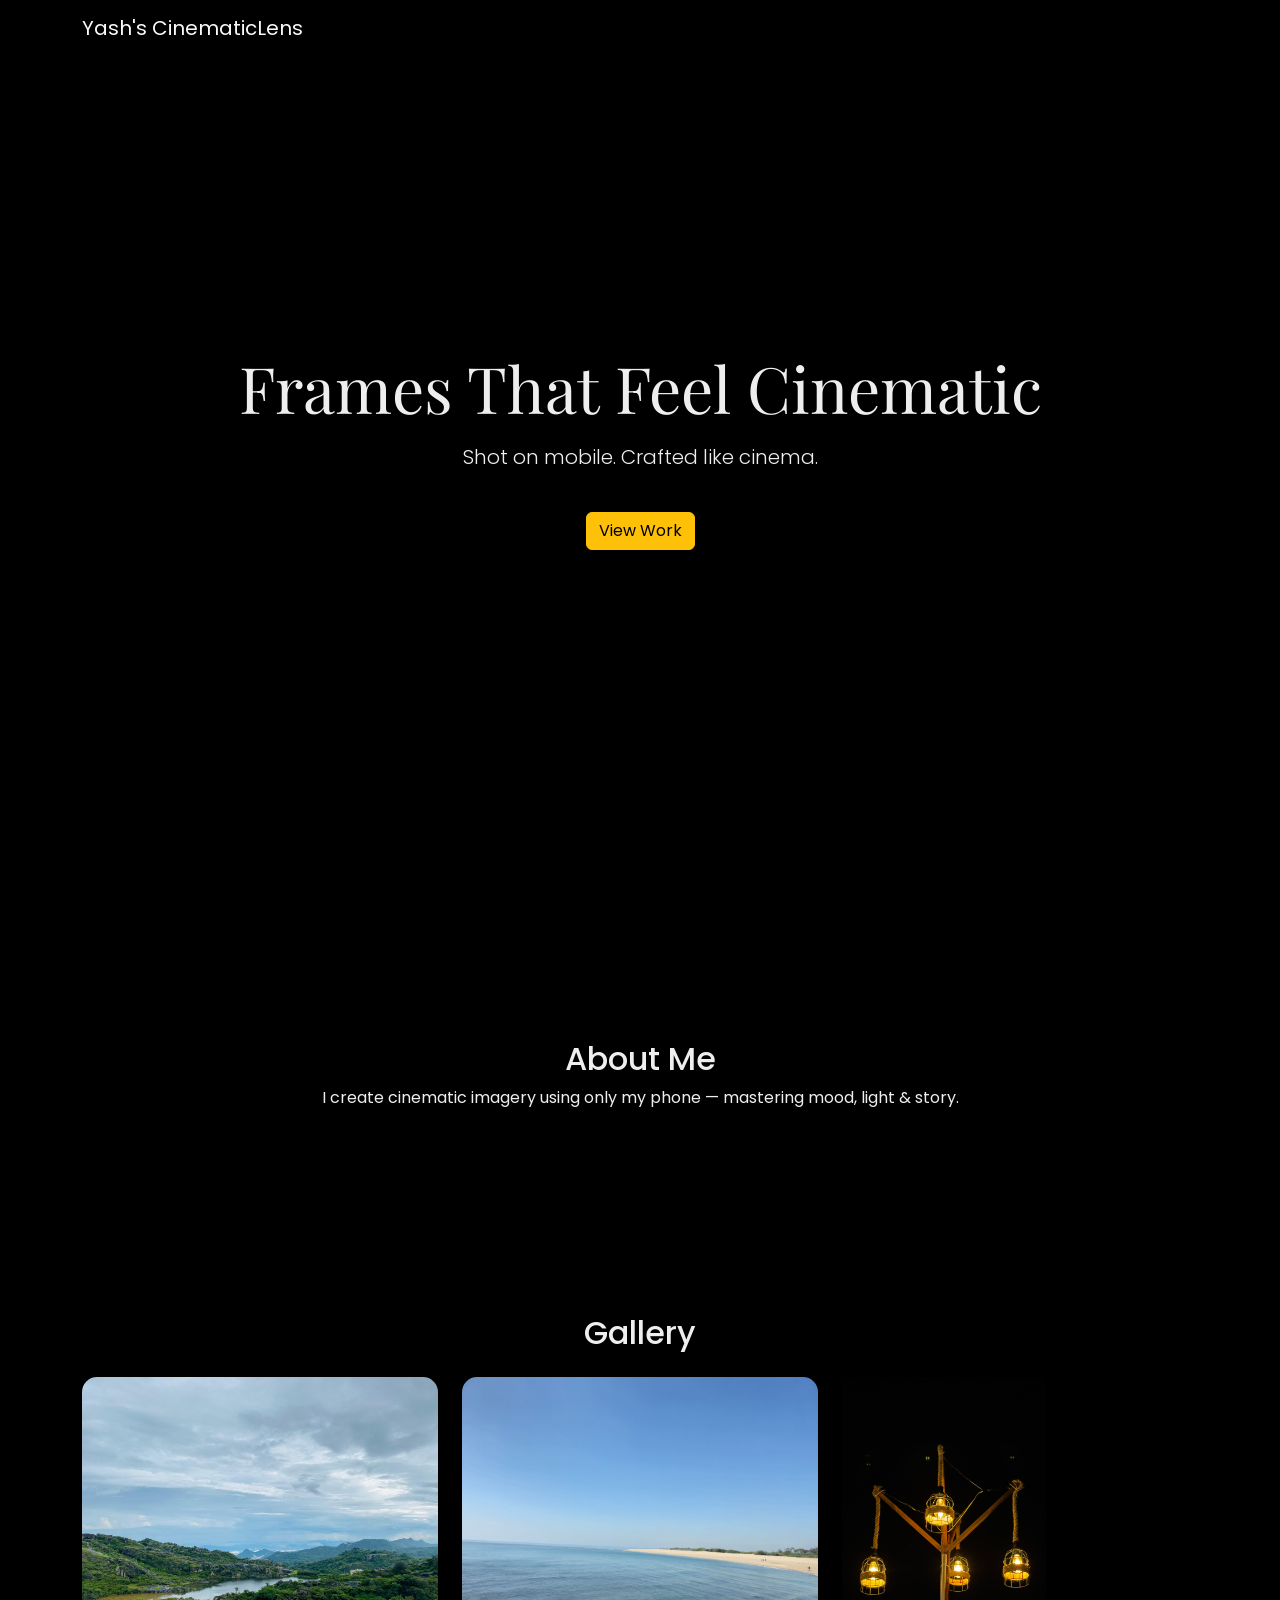
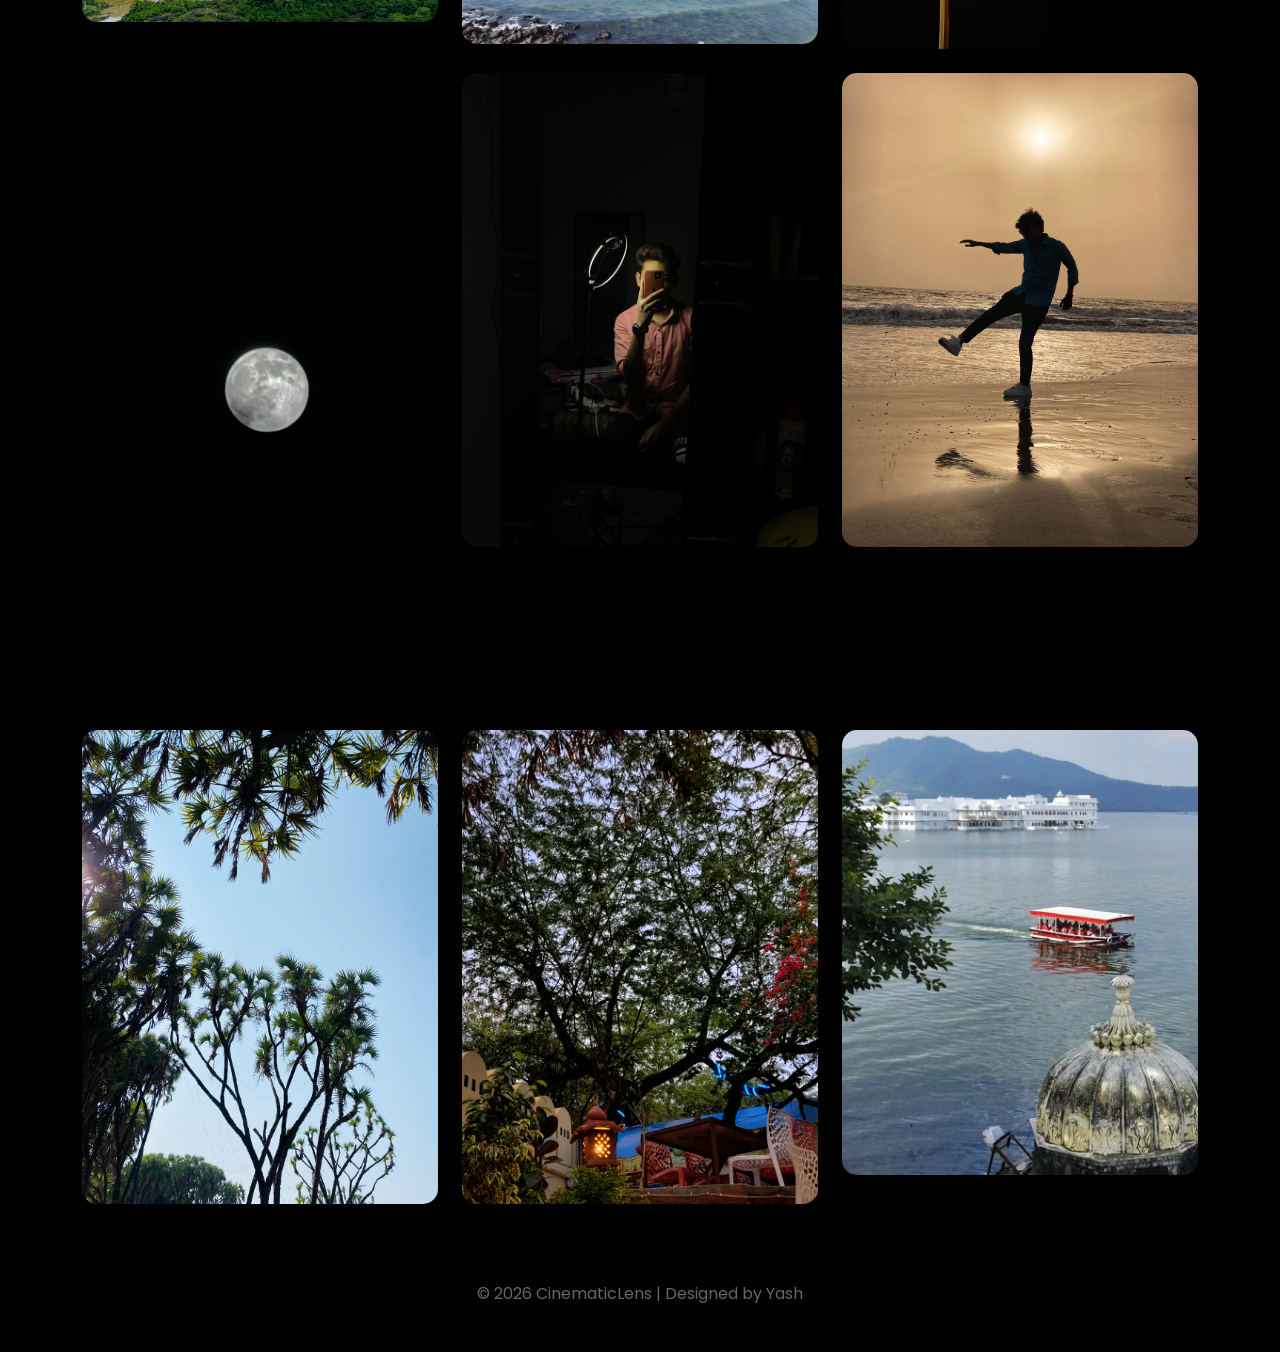
==== index.html @ 15b95f82 "Initial commit" ====
<!doctype html>
<html lang="en">
  <head>
    <meta charset="UTF-8" />
    <title>Cinematic Mobile Photography</title>
    <meta name="viewport" content="width=device-width, initial-scale=1" />

    <link
      href="https://cdn.jsdelivr.net/npm/bootstrap@5.3.2/dist/css/bootstrap.min.css"
      rel="stylesheet"
    />
    <link
      href="https://fonts.googleapis.com/css2?family=Playfair+Display:wght@700&family=Poppins:wght@300;400&display=swap"
      rel="stylesheet"
    />
    <link href="style.css" rel="stylesheet" />
  </head>

  <body>
    <!-- LOADER -->
    <div id="loader">
      <div class="loader-inner text-center">
        <h1 id="loaderLogo">WELCOME!</h1>
        <div class="progress mt-4">
          <div id="progressBar" class="progress-bar"></div>
        </div>
        <p id="percentText" class="mt-3">0%</p>
      </div>
    </div>

    <div class="grain"></div>
    <div class="lightleak"></div>

    <nav class="navbar navbar-expand-lg fixed-top bg-black">
      <div class="container">
        <a class="navbar-brand text-light" href="#">Yash's CinematicLens</a>
      </div>
    </nav>

    <!-- HERO -->
    <section class="hero">
      <video autoplay muted loop>
        <source src="background.mp4" type="video/mp4" />
      </video>
      <div class="hero-content">
        <div>
          <h1
            class="display-3"
            style="font-family: &quot;Playfair Display&quot;"
          >
            Frames That Feel Cinematic
          </h1>
          <p class="lead mt-3">Shot on mobile. Crafted like cinema.</p>
          <a href="#portfolio" class="btn btn-warning mt-4">View Work</a>
        </div>
      </div>
    </section>

    <!-- ABOUT -->
    <section
      class="parallax"
      style="
        background-image: url(&quot;https://images.unsplash.com/photo-1492724441997-5dc865305da7&quot;);
      "
    >
      <div class="container text-center reveal">
        <h2>About Me</h2>
        <p>
          I create cinematic imagery using only my phone — mastering mood, light
          & story.
        </p>
      </div>
    </section>

    <!-- PORTFOLIO -->
    <section id="portfolio" class="py-5">
      <div class="container text-center reveal">
        <h2 class="mb-4">Gallery</h2>
        <div class="row g-4 portfolio">
          <div class="col-md-4">
            <img
              src="abu.jpeg"
              class="img-fluid"
              data-bs-toggle="modal"
              data-bs-target="#imgModal"
            />
          </div>
          <div class="col-md-4">
            <img
              src="beach.jpeg"
              class="img-fluid"
              data-bs-toggle="modal"
              data-bs-target="#imgModal"
            />
          </div>
          <div class="col-md-4" style="width: 20%">
            <img
              src="lights.jpeg"
              class="img-fluid"
              data-bs-toggle="modal"
              data-bs-target="#imgModal"
            />
          </div>
          <div class="col-md-4">
            <img
              src="moon.jpeg"
              class="img-fluid"
              data-bs-toggle="modal"
              data-bs-target="#imgModal"
            />
          </div>
          <div class="col-md-4">
            <img
              src="self0.jpeg"
              class="img-fluid"
              data-bs-toggle="modal"
              data-bs-target="#imgModal"
            />
          </div>
          <div class="col-md-4">
            <img
              src="selfp1.jpeg"
              class="img-fluid"
              data-bs-toggle="modal"
              data-bs-target="#imgModal"
            />
          </div>
          <div class="col-md-4">
            <img
              src="tree.jpeg"
              class="img-fluid"
              data-bs-toggle="modal"
              data-bs-target="#imgModal"
            />
          </div>
          <div class="col-md-4">
            <img
              src="tree2.jpeg"
              class="img-fluid"
              data-bs-toggle="modal"
              data-bs-target="#imgModal"
            />
          </div>
          <div class="col-md-4">
            <img
              src="udaipur.jpeg"
              class="img-fluid"
              data-bs-toggle="modal"
              data-bs-target="#imgModal"
            />
          </div>
        </div>
      </div>
    </section>

    <!-- MODAL -->
    <div class="modal fade" id="imgModal">
      <div class="modal-dialog modal-lg modal-dialog-centered">
        <div class="modal-content bg-dark">
          <div class="modal-body p-0">
            <img id="modalImg" class="img-fluid" />
          </div>
        </div>
      </div>
    </div>

    <footer>
      <p>© 2026 CinematicLens | Designed by Yash</p>
    </footer>

    <script src="https://cdn.jsdelivr.net/npm/bootstrap@5.3.2/dist/js/bootstrap.bundle.min.js"></script>

    <script>
      // Loader
      window.addEventListener("load", () => {
        const loader = document.getElementById("loader");
        const bar = document.getElementById("progressBar");
        const percent = document.getElementById("percentText");

        let count = 0;
        const duration = 2000; // 2 seconds
        const interval = 30;
        const increment = 100 / (duration / interval);

        const timer = setInterval(() => {
          count += increment;
          if (count >= 100) {
            count = 100;
            clearInterval(timer);

            // Fade out loader
            setTimeout(() => {
              loader.style.transition = "opacity 0.8s ease";
              loader.style.opacity = "0";
              setTimeout(() => (loader.style.display = "none"), 800);
            }, 300);
          }

          bar.style.width = count + "%";
          percent.textContent = Math.floor(count) + "%";
        }, interval);
      });

      // Gallery Modal
      document.querySelectorAll(".portfolio img").forEach((img) => {
        img.onclick = () => (document.getElementById("modalImg").src = img.src);
      });

      // Scroll Reveal
      const reveals = document.querySelectorAll(".reveal");
      window.addEventListener("scroll", () => {
        reveals.forEach((r) => {
          const top = r.getBoundingClientRect().top;
          if (top < window.innerHeight - 100)
            ((r.style.opacity = 1), (r.style.transform = "translateY(0)"));
        });
      });
      reveals.forEach((r) => {
        r.style.opacity = 0;
        r.style.transform = "translateY(40px)";
        r.style.transition = "1s";
      });
    </script>
  </body>
</html>
---- style.css ----
* {
  margin: 0;
  padding: 0;
  box-sizing: border-box;
}
body {
  font-family: "Poppins", sans-serif;
  background: #000;
  color: #eee;
  scroll-behavior: smooth;
}

/* Loader */
#loader {
  position: fixed;
  inset: 0;
  background: #000;
  display: flex;
  align-items: center;
  justify-content: center;
  z-index: 9999;
}

.loader-inner {
  width: 300px;
}

#loaderLogo {
  font-family: "Playfair Display", serif;
  color: white;
  letter-spacing: 4px;
  animation: pulse 1.5s infinite;
}

@keyframes pulse {
  0%,
  100% {
    transform: scale(1);
  }
  50% {
    transform: scale(1.05);
  }
}

.progress {
  height: 8px;
  background: #222;
}

.progress-bar {
  width: 0%;
  background: #d4af37;
  transition: width 0.1s linear;
}

#percentText {
  font-size: 1.2rem;
  letter-spacing: 2px;
}

/* Video Hero */
.hero {
  height: 100vh;
  position: relative;
  overflow: hidden;
}
.hero video {
  position: absolute;
  width: 100%;
  height: 100%;
  object-fit: cover;
}
.hero::after {
  content: "";
  position: absolute;
  inset: 0;
  background: rgba(0, 0, 0, 0.6);
}
.hero-content {
  position: relative;
  z-index: 2;
  height: 100%;
  display: flex;
  align-items: center;
  justify-content: center;
  text-align: center;
}

/* Film Grain */
.grain {
  pointer-events: none;
  position: fixed;
  inset: 0;
  background: url("https://i.imgur.com/8F6s0cR.png");
  opacity: 0.15;
  z-index: 999;
}

/* Light Leak */
.lightleak {
  pointer-events: none;
  position: fixed;
  inset: 0;
  background: url("https://i.imgur.com/NM0K5Xs.png") center/cover;
  mix-blend-mode: screen;
  opacity: 0.15;
  animation: leak 20s linear infinite;
}
@keyframes leak {
  0% {
    opacity: 0.05;
  }
  50% {
    opacity: 0.25;
  }
  100% {
    opacity: 0.05;
  }
}

/* Parallax */
.parallax {
  background-attachment: fixed;
  background-size: cover;
  padding: 140px 0;
  position: relative;
}
.parallax::before {
  content: "";
  position: absolute;
  inset: 0;
  background: rgba(0, 0, 0, 0.7);
}
.parallax .container {
  position: relative;
  z-index: 2;
}

/* Portfolio */
.portfolio img {
  border-radius: 15px;
  cursor: pointer;
  transition: 0.4s;
}
.portfolio img:hover {
  transform: scale(1.05);
  filter: brightness(1.2);
}

footer {
  background: #000;
  color: #666;
  padding: 30px;
  text-align: center;
}
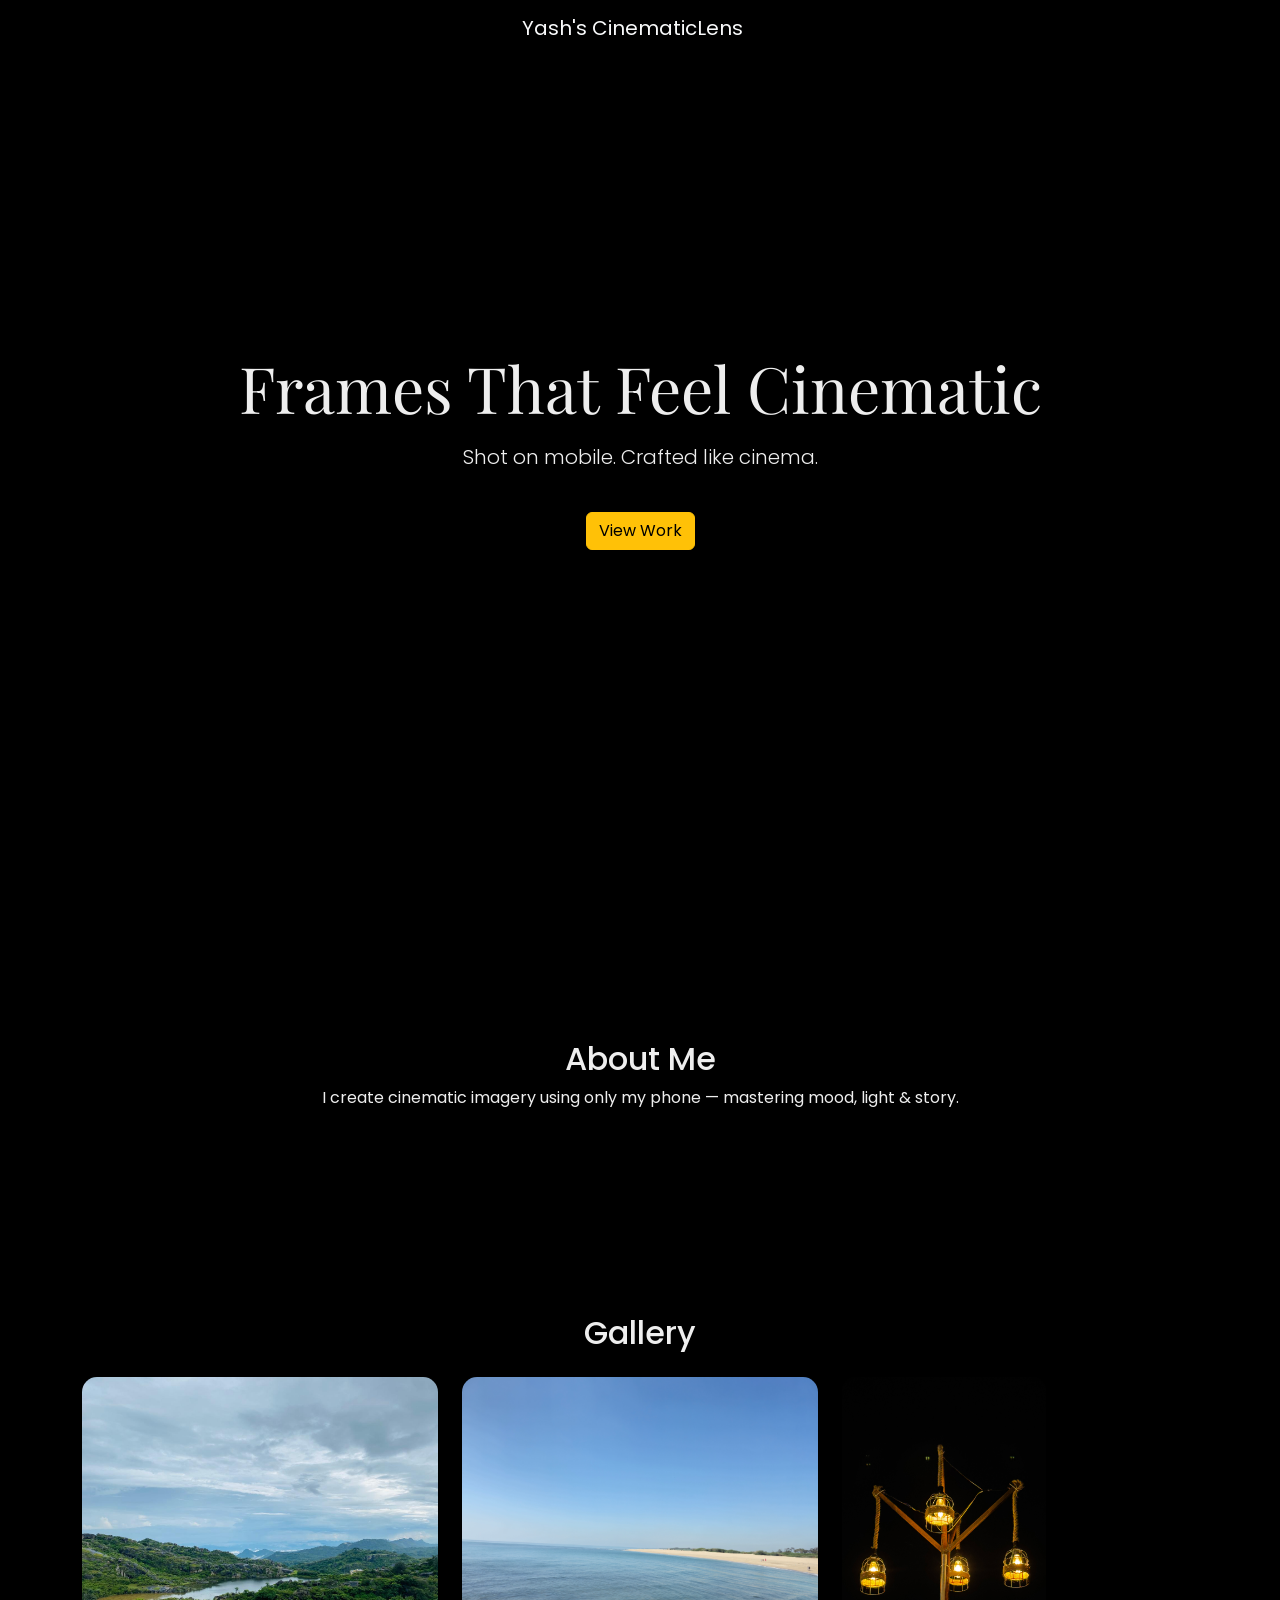
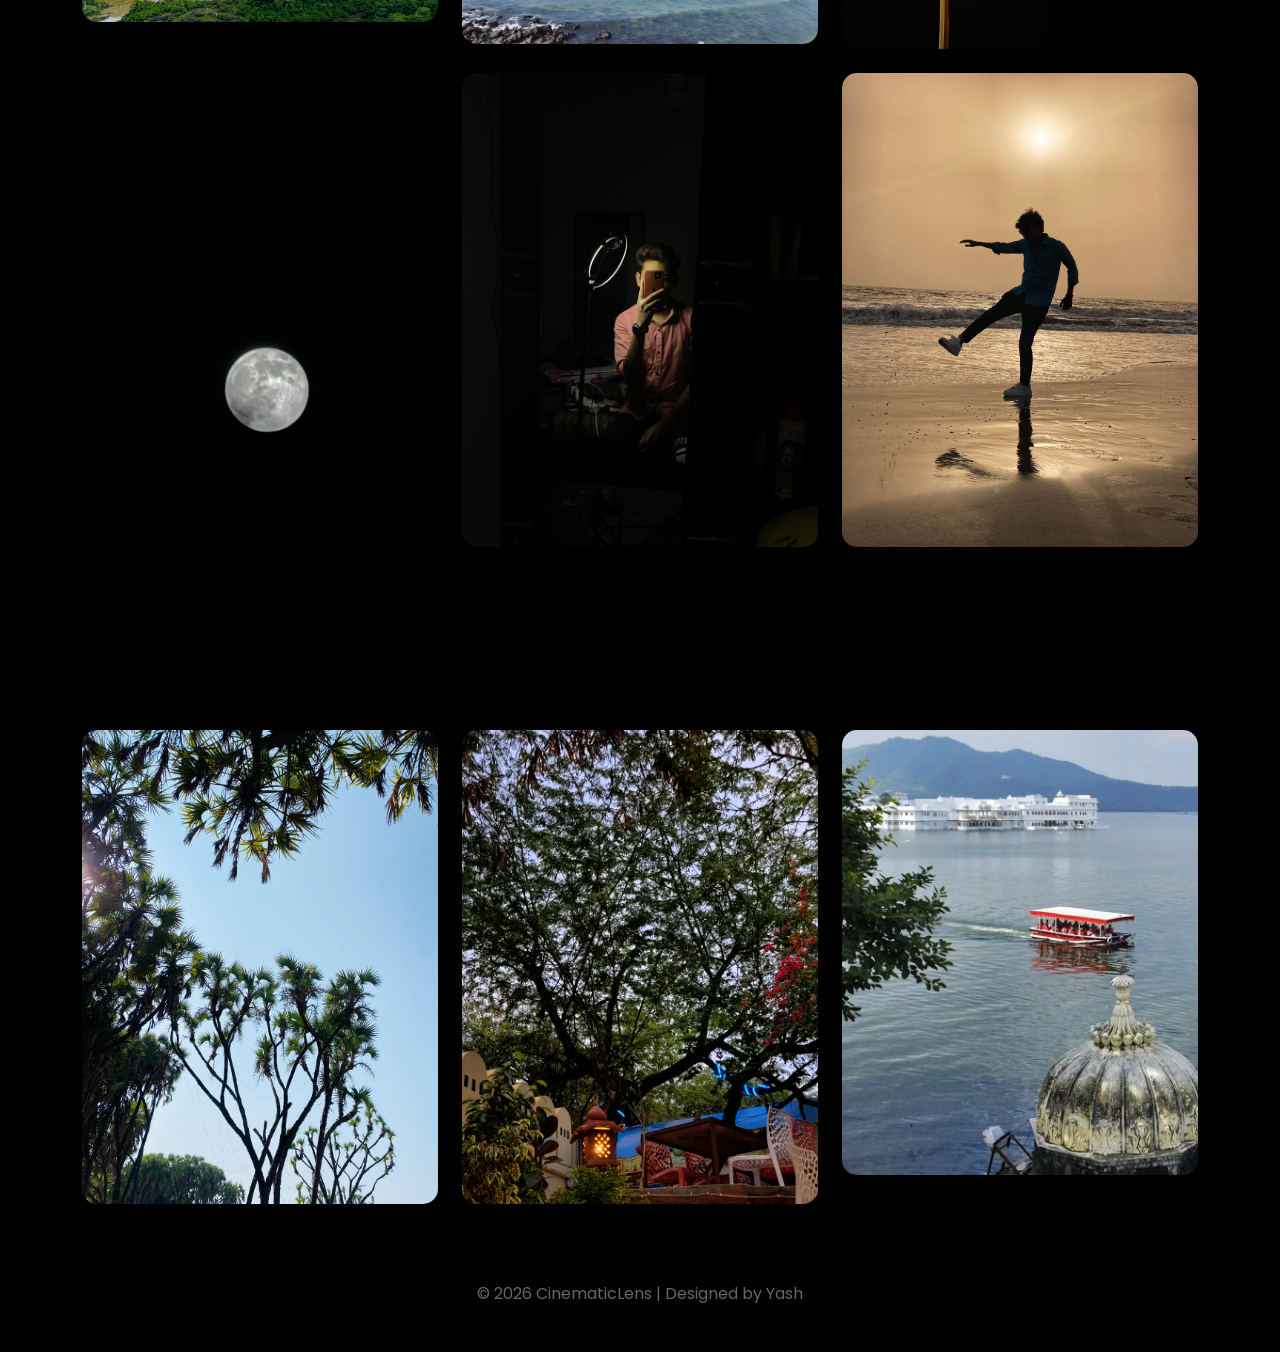
==== commit 3fdafc31: "Navbar modified" ====
--- a/index.html
+++ b/index.html
@@ -1,225 +1,172 @@
 <!doctype html>
 <html lang="en">
-  <head>
-    <meta charset="UTF-8" />
-    <title>Cinematic Mobile Photography</title>
-    <meta name="viewport" content="width=device-width, initial-scale=1" />
 
-    <link
-      href="https://cdn.jsdelivr.net/npm/bootstrap@5.3.2/dist/css/bootstrap.min.css"
-      rel="stylesheet"
-    />
-    <link
-      href="https://fonts.googleapis.com/css2?family=Playfair+Display:wght@700&family=Poppins:wght@300;400&display=swap"
-      rel="stylesheet"
-    />
-    <link href="style.css" rel="stylesheet" />
-  </head>
+<head>
+  <meta charset="UTF-8" />
+  <title>Cinematic Mobile Photography</title>
+  <meta name="viewport" content="width=device-width, initial-scale=1" />
 
-  <body>
-    <!-- LOADER -->
-    <div id="loader">
-      <div class="loader-inner text-center">
-        <h1 id="loaderLogo">WELCOME!</h1>
-        <div class="progress mt-4">
-          <div id="progressBar" class="progress-bar"></div>
-        </div>
-        <p id="percentText" class="mt-3">0%</p>
+  <link href="https://cdn.jsdelivr.net/npm/bootstrap@5.3.2/dist/css/bootstrap.min.css" rel="stylesheet" />
+  <link
+    href="https://fonts.googleapis.com/css2?family=Playfair+Display:wght@700&family=Poppins:wght@300;400&display=swap"
+    rel="stylesheet" />
+  <link href="style.css" rel="stylesheet" />
+</head>
+
+<body>
+  <!-- LOADER -->
+  <div id="loader">
+    <div class="loader-inner text-center">
+      <h1 id="loaderLogo">WELCOME!</h1>
+      <div class="progress mt-4">
+        <div id="progressBar" class="progress-bar"></div>
+      </div>
+      <p id="percentText" class="mt-3">0%</p>
+    </div>
+  </div>
+
+  <div class="grain"></div>
+  <div class="lightleak"></div>
+
+  <nav class="navbar navbar-expand-lg bg-transparent position-absolute w-100" style="z-index: 10;">
+    <div class="container d-flex justify-content-center align-items-center">
+      <a class="navbar-brand text-light" href="#">Yash's CinematicLens</a>
+    </div>
+  </nav>
+
+  <!-- HERO -->
+  <section class="hero">
+    <video autoplay muted loop>
+      <source src="background.mp4" type="video/mp4" />
+    </video>
+    <div class="hero-content">
+      <div>
+        <h1 class="display-3" style="font-family: &quot;Playfair Display&quot;">
+          Frames That Feel Cinematic
+        </h1>
+        <p class="lead mt-3">Shot on mobile. Crafted like cinema.</p>
+        <a href="#portfolio" class="btn btn-warning mt-4">View Work</a>
       </div>
     </div>
+  </section>
 
-    <div class="grain"></div>
-    <div class="lightleak"></div>
+  <!-- ABOUT -->
+  <section class="parallax" style="
+        background-image: url(&quot;https://images.unsplash.com/photo-1492724441997-5dc865305da7&quot;);
+      ">
+    <div class="container text-center reveal">
+      <h2>About Me</h2>
+      <p>
+        I create cinematic imagery using only my phone — mastering mood, light
+        & story.
+      </p>
+    </div>
+  </section>
 
-    <nav class="navbar navbar-expand-lg fixed-top bg-black">
-      <div class="container">
-        <a class="navbar-brand text-light" href="#">Yash's CinematicLens</a>
-      </div>
-    </nav>
-
-    <!-- HERO -->
-    <section class="hero">
-      <video autoplay muted loop>
-        <source src="background.mp4" type="video/mp4" />
-      </video>
-      <div class="hero-content">
-        <div>
-          <h1
-            class="display-3"
-            style="font-family: &quot;Playfair Display&quot;"
-          >
-            Frames That Feel Cinematic
-          </h1>
-          <p class="lead mt-3">Shot on mobile. Crafted like cinema.</p>
-          <a href="#portfolio" class="btn btn-warning mt-4">View Work</a>
+  <!-- PORTFOLIO -->
+  <section id="portfolio" class="py-5">
+    <div class="container text-center reveal">
+      <h2 class="mb-4">Gallery</h2>
+      <div class="row g-4 portfolio">
+        <div class="col-md-4">
+          <img src="abu.jpeg" class="img-fluid" data-bs-toggle="modal" data-bs-target="#imgModal" />
         </div>
-      </div>
-    </section>
-
-    <!-- ABOUT -->
-    <section
-      class="parallax"
-      style="
-        background-image: url(&quot;https://images.unsplash.com/photo-1492724441997-5dc865305da7&quot;);
-      "
-    >
-      <div class="container text-center reveal">
-        <h2>About Me</h2>
-        <p>
-          I create cinematic imagery using only my phone — mastering mood, light
-          & story.
-        </p>
-      </div>
-    </section>
-
-    <!-- PORTFOLIO -->
-    <section id="portfolio" class="py-5">
-      <div class="container text-center reveal">
-        <h2 class="mb-4">Gallery</h2>
-        <div class="row g-4 portfolio">
-          <div class="col-md-4">
-            <img
-              src="abu.jpeg"
-              class="img-fluid"
-              data-bs-toggle="modal"
-              data-bs-target="#imgModal"
-            />
-          </div>
-          <div class="col-md-4">
-            <img
-              src="beach.jpeg"
-              class="img-fluid"
-              data-bs-toggle="modal"
-              data-bs-target="#imgModal"
-            />
-          </div>
-          <div class="col-md-4" style="width: 20%">
-            <img
-              src="lights.jpeg"
-              class="img-fluid"
-              data-bs-toggle="modal"
-              data-bs-target="#imgModal"
-            />
-          </div>
-          <div class="col-md-4">
-            <img
-              src="moon.jpeg"
-              class="img-fluid"
-              data-bs-toggle="modal"
-              data-bs-target="#imgModal"
-            />
-          </div>
-          <div class="col-md-4">
-            <img
-              src="self0.jpeg"
-              class="img-fluid"
-              data-bs-toggle="modal"
-              data-bs-target="#imgModal"
-            />
-          </div>
-          <div class="col-md-4">
-            <img
-              src="selfp1.jpeg"
-              class="img-fluid"
-              data-bs-toggle="modal"
-              data-bs-target="#imgModal"
-            />
-          </div>
-          <div class="col-md-4">
-            <img
-              src="tree.jpeg"
-              class="img-fluid"
-              data-bs-toggle="modal"
-              data-bs-target="#imgModal"
-            />
-          </div>
-          <div class="col-md-4">
-            <img
-              src="tree2.jpeg"
-              class="img-fluid"
-              data-bs-toggle="modal"
-              data-bs-target="#imgModal"
-            />
-          </div>
-          <div class="col-md-4">
-            <img
-              src="udaipur.jpeg"
-              class="img-fluid"
-              data-bs-toggle="modal"
-              data-bs-target="#imgModal"
-            />
-          </div>
+        <div class="col-md-4">
+          <img src="beach.jpeg" class="img-fluid" data-bs-toggle="modal" data-bs-target="#imgModal" />
         </div>
-      </div>
-    </section>
-
-    <!-- MODAL -->
-    <div class="modal fade" id="imgModal">
-      <div class="modal-dialog modal-lg modal-dialog-centered">
-        <div class="modal-content bg-dark">
-          <div class="modal-body p-0">
-            <img id="modalImg" class="img-fluid" />
-          </div>
+        <div class="col-md-4" style="width: 20%">
+          <img src="lights.jpeg" class="img-fluid" data-bs-toggle="modal" data-bs-target="#imgModal" />
+        </div>
+        <div class="col-md-4">
+          <img src="moon.jpeg" class="img-fluid" data-bs-toggle="modal" data-bs-target="#imgModal" />
+        </div>
+        <div class="col-md-4">
+          <img src="self0.jpeg" class="img-fluid" data-bs-toggle="modal" data-bs-target="#imgModal" />
+        </div>
+        <div class="col-md-4">
+          <img src="selfp1.jpeg" class="img-fluid" data-bs-toggle="modal" data-bs-target="#imgModal" />
+        </div>
+        <div class="col-md-4">
+          <img src="tree.jpeg" class="img-fluid" data-bs-toggle="modal" data-bs-target="#imgModal" />
+        </div>
+        <div class="col-md-4">
+          <img src="tree2.jpeg" class="img-fluid" data-bs-toggle="modal" data-bs-target="#imgModal" />
+        </div>
+        <div class="col-md-4">
+          <img src="udaipur.jpeg" class="img-fluid" data-bs-toggle="modal" data-bs-target="#imgModal" />
         </div>
       </div>
     </div>
+  </section>
 
-    <footer>
-      <p>© 2026 CinematicLens | Designed by Yash</p>
-    </footer>
+  <!-- MODAL -->
+  <div class="modal fade" id="imgModal">
+    <div class="modal-dialog modal-lg modal-dialog-centered">
+      <div class="modal-content bg-dark">
+        <div class="modal-body p-0">
+          <img id="modalImg" class="img-fluid" />
+        </div>
+      </div>
+    </div>
+  </div>
 
-    <script src="https://cdn.jsdelivr.net/npm/bootstrap@5.3.2/dist/js/bootstrap.bundle.min.js"></script>
+  <footer>
+    <p>© 2026 CinematicLens | Designed by Yash</p>
+  </footer>
 
-    <script>
-      // Loader
-      window.addEventListener("load", () => {
-        const loader = document.getElementById("loader");
-        const bar = document.getElementById("progressBar");
-        const percent = document.getElementById("percentText");
+  <script src="https://cdn.jsdelivr.net/npm/bootstrap@5.3.2/dist/js/bootstrap.bundle.min.js"></script>
 
-        let count = 0;
-        const duration = 2000; // 2 seconds
-        const interval = 30;
-        const increment = 100 / (duration / interval);
+  <script>
+    // Loader
+    window.addEventListener("load", () => {
+      const loader = document.getElementById("loader");
+      const bar = document.getElementById("progressBar");
+      const percent = document.getElementById("percentText");
 
-        const timer = setInterval(() => {
-          count += increment;
-          if (count >= 100) {
-            count = 100;
-            clearInterval(timer);
+      let count = 0;
+      const duration = 2000; // 2 seconds
+      const interval = 30;
+      const increment = 100 / (duration / interval);
 
-            // Fade out loader
-            setTimeout(() => {
-              loader.style.transition = "opacity 0.8s ease";
-              loader.style.opacity = "0";
-              setTimeout(() => (loader.style.display = "none"), 800);
-            }, 300);
-          }
+      const timer = setInterval(() => {
+        count += increment;
+        if (count >= 100) {
+          count = 100;
+          clearInterval(timer);
 
-          bar.style.width = count + "%";
-          percent.textContent = Math.floor(count) + "%";
-        }, interval);
+          // Fade out loader
+          setTimeout(() => {
+            loader.style.transition = "opacity 0.8s ease";
+            loader.style.opacity = "0";
+            setTimeout(() => (loader.style.display = "none"), 800);
+          }, 300);
+        }
+
+        bar.style.width = count + "%";
+        percent.textContent = Math.floor(count) + "%";
+      }, interval);
+    });
+
+    // Gallery Modal
+    document.querySelectorAll(".portfolio img").forEach((img) => {
+      img.onclick = () => (document.getElementById("modalImg").src = img.src);
+    });
+
+    // Scroll Reveal
+    const reveals = document.querySelectorAll(".reveal");
+    window.addEventListener("scroll", () => {
+      reveals.forEach((r) => {
+        const top = r.getBoundingClientRect().top;
+        if (top < window.innerHeight - 100)
+          ((r.style.opacity = 1), (r.style.transform = "translateY(0)"));
       });
+    });
+    reveals.forEach((r) => {
+      r.style.opacity = 0;
+      r.style.transform = "translateY(40px)";
+      r.style.transition = "1s";
+    });
+  </script>
+</body>
 
-      // Gallery Modal
-      document.querySelectorAll(".portfolio img").forEach((img) => {
-        img.onclick = () => (document.getElementById("modalImg").src = img.src);
-      });
-
-      // Scroll Reveal
-      const reveals = document.querySelectorAll(".reveal");
-      window.addEventListener("scroll", () => {
-        reveals.forEach((r) => {
-          const top = r.getBoundingClientRect().top;
-          if (top < window.innerHeight - 100)
-            ((r.style.opacity = 1), (r.style.transform = "translateY(0)"));
-        });
-      });
-      reveals.forEach((r) => {
-        r.style.opacity = 0;
-        r.style.transform = "translateY(40px)";
-        r.style.transition = "1s";
-      });
-    </script>
-  </body>
-</html>
+</html>
